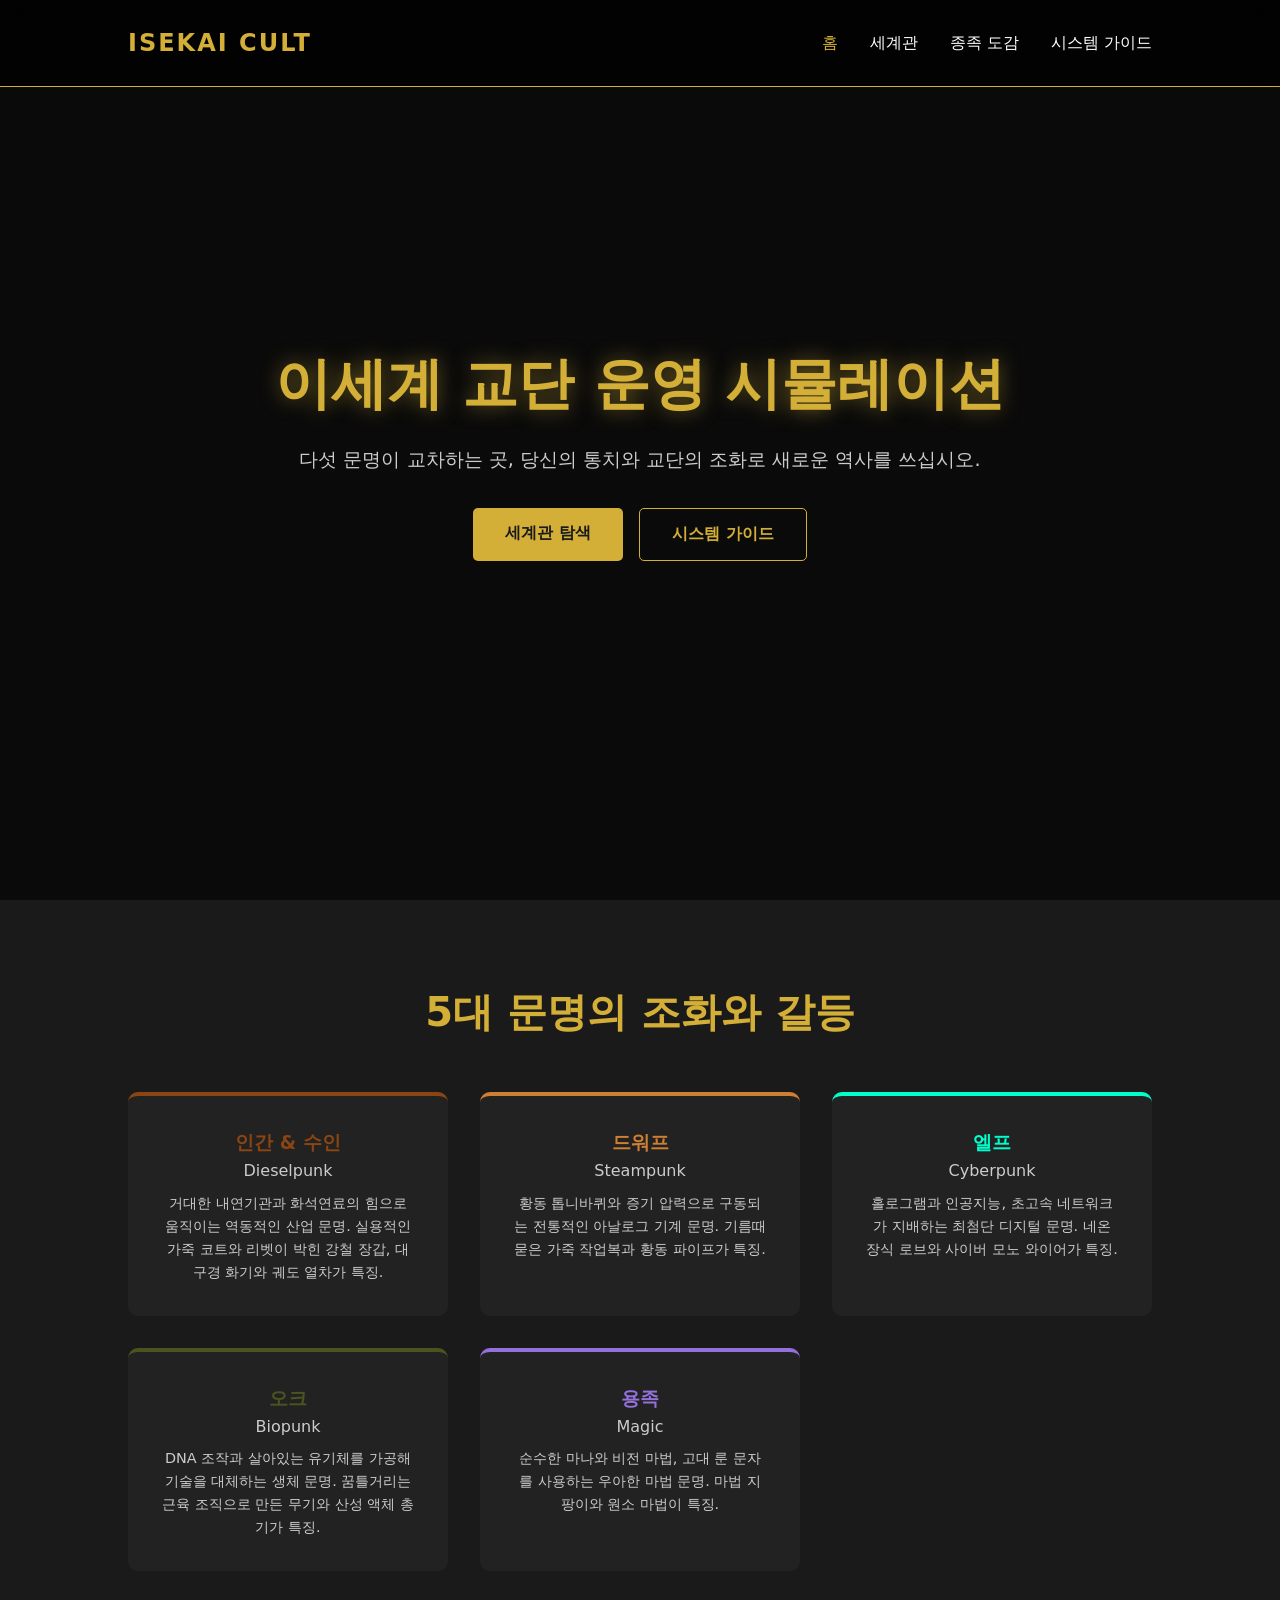
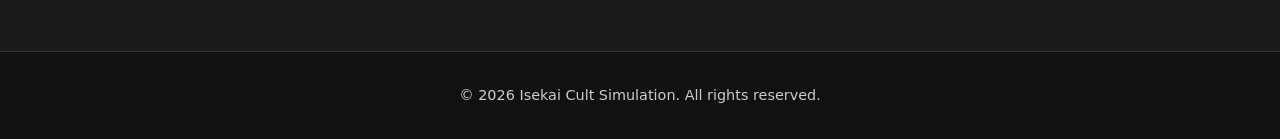
==== index.html @ b6c30262 "Add initial site structure: README, HTML pages, CSS, JS, GitHub Pages workflow, and update .gitignor" ====
<!DOCTYPE html>
<html lang="ko">
<head>
    <meta charset="UTF-8">
    <meta name="viewport" content="width=device-width, initial-scale=1.0">
    <title>Isekai Cult | 이세계 교단 운영 시뮬레이션</title>
    <link rel="stylesheet" href="css/style.css">
</head>
<body>
    <header>
        <nav class="navbar">
            <div class="logo">
                <a href="index.html">ISEKAI CULT</a>
            </div>
            <ul class="nav-links">
                <li><a href="index.html" class="active">홈</a></li>
                <li><a href="pages/world.html">세계관</a></li>
                <li><a href="pages/characters.html">종족 도감</a></li>
                <li><a href="pages/system.html">시스템 가이드</a></li>
            </ul>
        </nav>
    </header>

    <main>
        <section class="hero">
            <div class="hero-content">
                <h1>이세계 교단 운영 시뮬레이션</h1>
                <p>다섯 문명이 교차하는 곳, 당신의 통치와 교단의 조화로 새로운 역사를 쓰십시오.</p>
                <div class="hero-buttons">
                    <a href="pages/world.html" class="btn btn-primary">세계관 탐색</a>
                    <a href="pages/system.html" class="btn btn-secondary">시스템 가이드</a>
                </div>
            </div>
        </section>

        <section class="intro">
            <h2>5대 문명의 조화와 갈등</h2>
            <div class="civilization-grid" id="civ-grid">
                <!-- JS에서 동적으로 렌더링될 예정 -->
                <p>문명 데이터를 불러오는 중입니다...</p>
            </div>
        </section>
    </main>

    <footer>
        <p>&copy; 2026 Isekai Cult Simulation. All rights reserved.</p>
    </footer>

    <script src="js/data.js"></script>
    <script src="js/main.js"></script>
</body>
</html>
---- css/style.css ----
:root {
    /* Color Palette - 세계관의 신비로움과 기계적인 느낌을 혼합 */
    --primary-color: #d4af37; /* Gold - 신성함, 권위 */
    --secondary-color: #2c3e50; /* Dark Blue-Grey - 무게감, 행정 */
    --accent-color: #e74c3c; /* Red - 갈등, 에너지 */
    --bg-dark: #1a1a1a; /* Deep Black - 배경 */
    --bg-light: #f4f4f4; /* Light Grey - 텍스트 배경 */
    --text-main: #ffffff;
    --text-muted: #cccccc;
    --transition-speed: 0.3s;

    /* 문명별 테마 색상 (2단계에서 확장 예정) */
    --color-human: #8b4513; /* Dieselpunk - Brown */
    --color-dwarf: #cd7f32; /* Steampunk - Bronze */
    --color-elf: #00ffcc;    /* Cyberpunk - Neon Cyan */
    --color-orc: #4b5320;    /* Biopunk - Olive */
    --color-dragon: #9370db; /* Magic - Purple */
}

* {
    margin: 0;
    padding: 0;
    box-sizing: border-box;
}

body {
    font-family: 'Pretendard', -apple-system, BlinkMacSystemFont, system-ui, Roboto, 'Helvetica Neue', 'Segoe UI', 'Apple SD Gothic Neo', 'Noto Sans KR', 'Malgun Gothic', sans-serif;
    background-color: var(--bg-dark);
    color: var(--text-main);
    line-height: 1.6;
    overflow-x: hidden;
}

a {
    text-decoration: none;
    color: inherit;
    transition: color var(--transition-speed);
}

ul {
    list-style: none;
}

/* Navbar */
.navbar {
    display: flex;
    justify-content: space-between;
    align-items: center;
    padding: 1.5rem 10%;
    background: rgba(0, 0, 0, 0.8);
    backdrop-filter: blur(10px);
    position: fixed;
    width: 100%;
    top: 0;
    z-index: 1000;
    border-bottom: 1px solid var(--primary-color);
}

.logo a {
    font-size: 1.5rem;
    font-weight: bold;
    color: var(--primary-color);
    letter-spacing: 2px;
}

.nav-links {
    display: flex;
    gap: 2rem;
}

.nav-links a:hover, .nav-links a.active {
    color: var(--primary-color);
}

/* Hero Section */
.hero {
    height: 100vh;
    display: flex;
    justify-content: center;
    align-items: center;
    text-align: center;
    background: linear-gradient(rgba(0,0,0,0.6), rgba(0,0,0,0.6)), url('../assets/images/backgrounds/main_bg.jpg') center/cover no-repeat;
    padding: 0 20px;
}

.hero-content h1 {
    font-size: 3.5rem;
    margin-bottom: 1rem;
    color: var(--primary-color);
    text-shadow: 0 0 20px rgba(212, 175, 55, 0.5);
}

.hero-content p {
    font-size: 1.2rem;
    margin-bottom: 2rem;
    color: var(--text-muted);
}

.hero-buttons {
    display: flex;
    justify-content: center;
    gap: 1rem;
}

.btn {
    padding: 0.8rem 2rem;
    border-radius: 5px;
    font-weight: bold;
    transition: transform var(--transition-speed), box-shadow var(--transition-speed);
}

.btn:hover {
    transform: translateY(-3px);
}

.btn-primary {
    background-color: var(--primary-color);
    color: var(--bg-dark);
}

.btn-secondary {
    border: 1px solid var(--primary-color);
    color: var(--primary-color);
}

/* Intro Section */
.intro {
    padding: 5rem 10%;
    text-align: center;
}

.intro h2 {
    font-size: 2.5rem;
    margin-bottom: 3rem;
    color: var(--primary-color);
}

.civilization-grid {
    display: grid;
    grid-template-columns: repeat(auto-fit, minmax(250px, 1fr));
    gap: 2rem;
}

/* Footer */
footer {
    padding: 2rem;
    text-align: center;
    background: #111;
    color: var(--text-muted);
    font-size: 0.9rem;
    border-top: 1px solid #333;
}

    /* --------------------------------------------------- */
    /* Responsive Layout (Mobile / Tablet) */
    /* --------------------------------------------------- */
    @media (max-width: 768px) {
        .navbar {
            flex-direction: column;
            padding: 1rem 5%;
        }
        .nav-links {
            flex-direction: column;
            gap: 1rem;
            margin-top: 0.5rem;
        }
        .hero {
            height: 70vh;
            padding: 0 5%;
        }
        .hero-content h1 {
            font-size: 2.5rem;
        }
        .hero-content p {
            font-size: 1rem;
        }
        .hero-buttons {
            flex-direction: column;
        }
        .btn {
            width: 100%;
            text-align: center;
        }
        .intro {
            padding: 3rem 5%;
        }
        .civilization-grid {
            grid-template-columns: 1fr;
        }
    }

    /* --------------------------------------------------- */
    /* Simple Fade‑In Animation */
    /* --------------------------------------------------- */
    @keyframes fadeIn {
        from { opacity: 0; transform: translateY(10px); }
        to   { opacity: 1; transform: translateY(0); }
    }

    .fade-in {
        animation: fadeIn 0.6s ease-out forwards;
        opacity: 0; /* start hidden, animation will reveal */
    }

    /* Apply fade‑in to dynamically injected cards */
    .civ-card {
        animation: fadeIn 0.5s ease-out;
    }
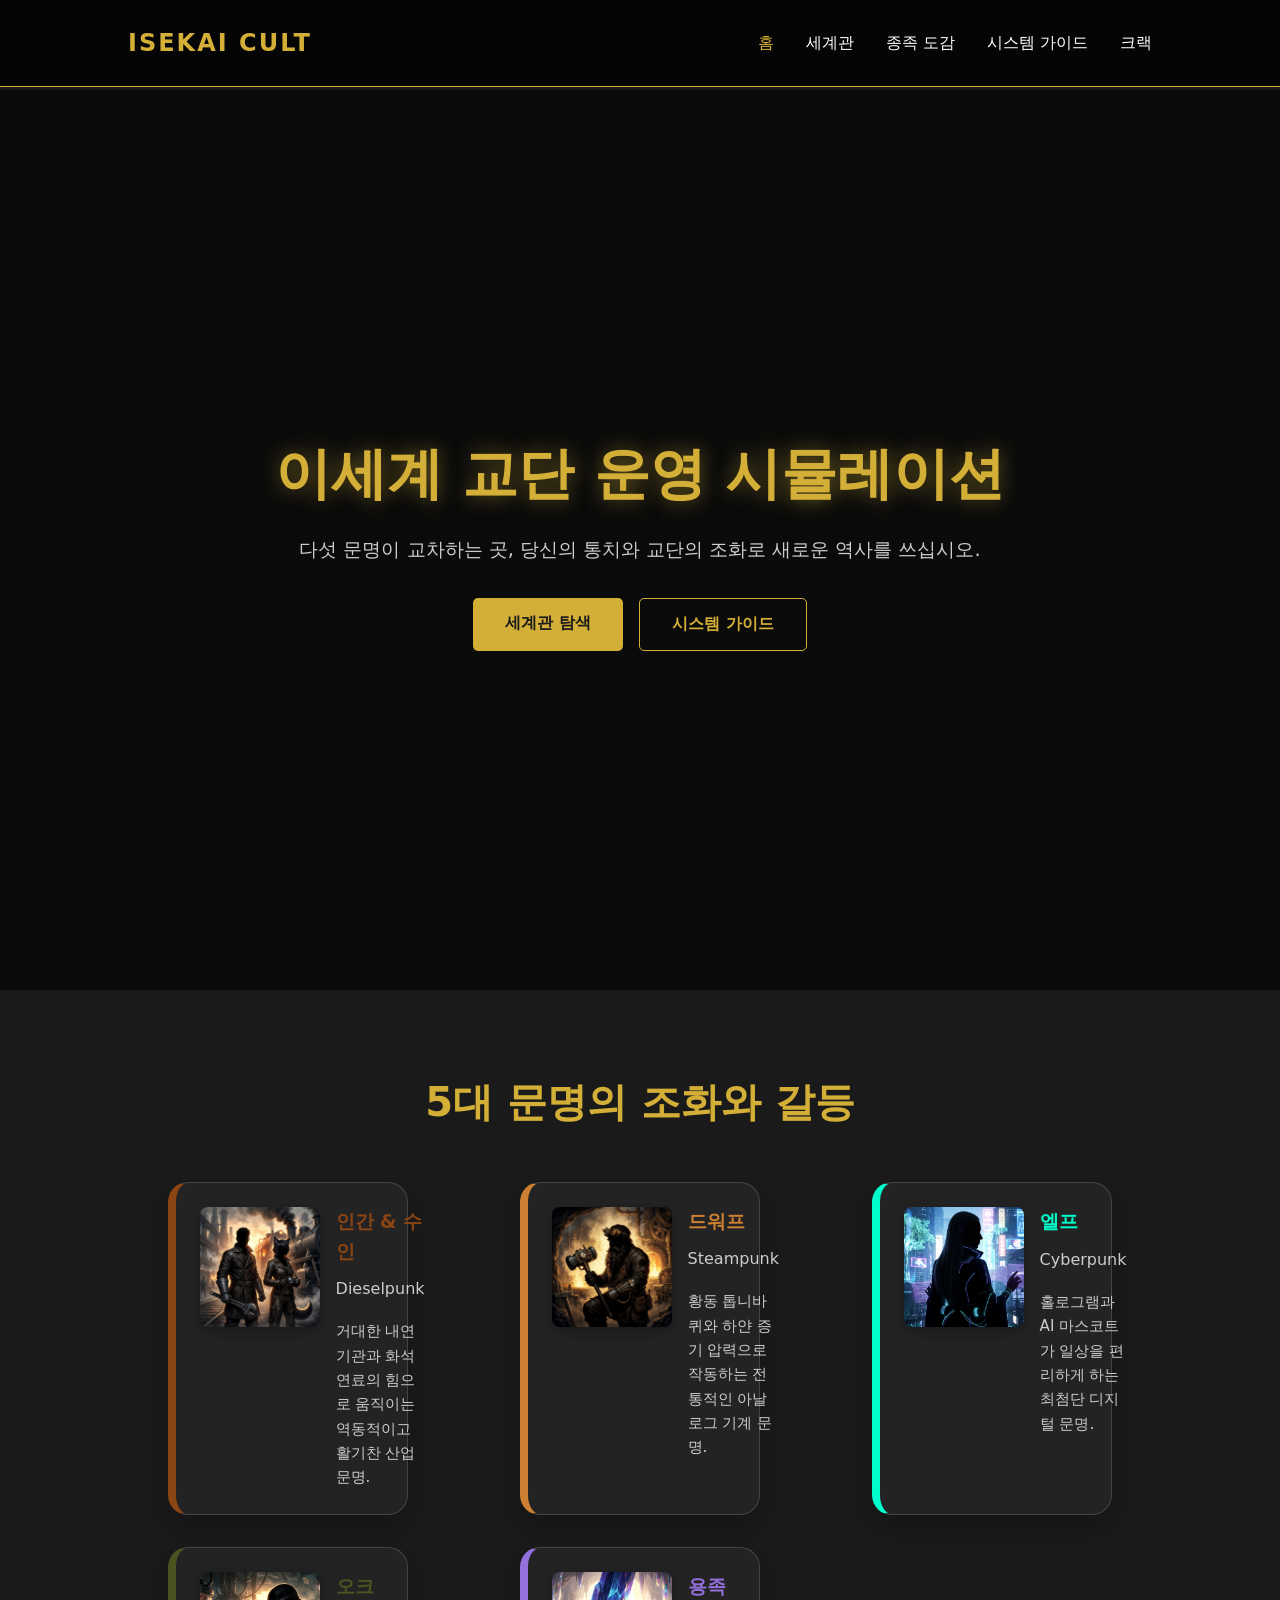
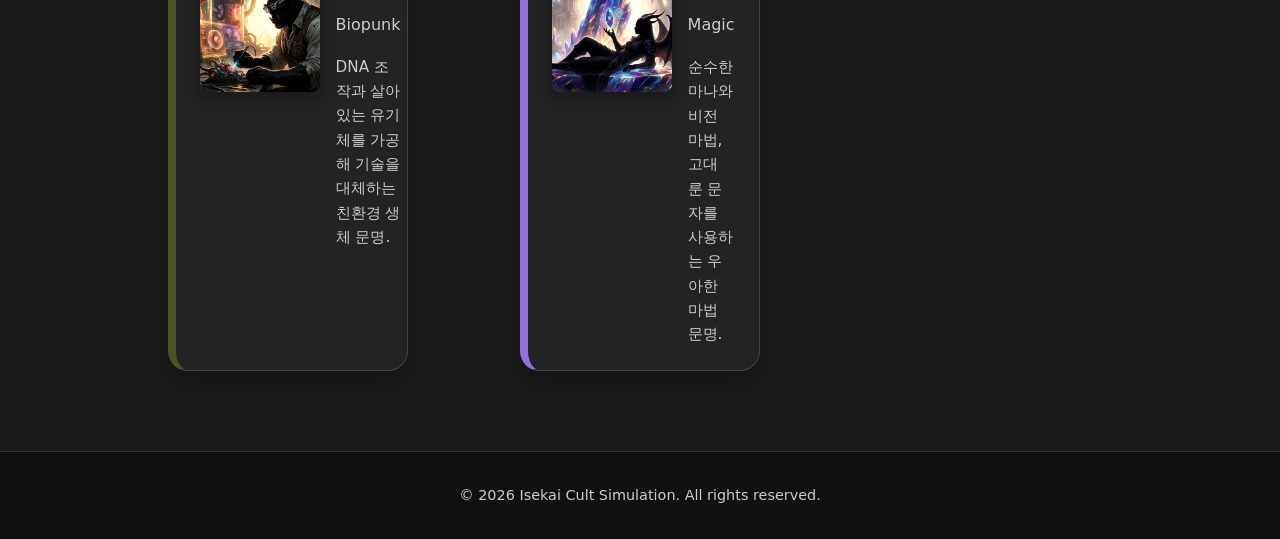
==== commit a5cd617f: "스타일 및 데이터 리팩터링: 누락 변수 추가·마크다운 파일 도입·비동기 로드 구현·검색·필터·카드 UI 개선" ====
--- a/index.html
+++ b/index.html
@@ -17,6 +17,7 @@
                 <li><a href="pages/world.html">세계관</a></li>
                 <li><a href="pages/characters.html">종족 도감</a></li>
                 <li><a href="pages/system.html">시스템 가이드</a></li>
+                <li><a href="https://crack.wrtn.ai/detail/6a5a568dead4f43e45994e22" target="_blank" rel="noopener noreferrer">크랙</a></li>
             </ul>
         </nav>
     </header>
--- a/css/style.css
+++ b/css/style.css
@@ -15,6 +15,9 @@
     --color-elf: #00ffcc;    /* Cyberpunk - Neon Cyan */
     --color-orc: #4b5320;    /* Biopunk - Olive */
     --color-dragon: #9370db; /* Magic - Purple */
+    /* Missing variables used elsewhere */
+    --bg-card: #232323;
+    --glass-border: #444;
 }
 
 * {
@@ -30,6 +33,9 @@
     line-height: 1.6;
     overflow-x: hidden;
 }
+
+/* Ensure content isn't hidden behind fixed navbar */
+main { padding-top: 90px; }
 
 a {
     text-decoration: none;
@@ -206,3 +212,287 @@
     .civ-card {
         animation: fadeIn 0.5s ease-out;
     }
+/* --------------------------------------------------- */
+/* Wiki / System Guide Specific Styles */
+/* --------------------------------------------------- */
+.wiki {
+    padding: 5rem 10%;
+    max-width: 1000px;
+    margin: 0 auto;
+}
+
+.wiki h1 {
+    font-size: 3rem;
+    color: var(--primary-color);
+    /* Align headings to the left for better readability */
+    text-align: left;
+    margin-bottom: 3rem;
+    text-shadow: 0 0 15px rgba(212, 175, 55, 0.3);
+}
+
+.wiki section {
+    background: #222;
+    padding: 2rem;
+    border-radius: 15px;
+    margin-bottom: 3rem;
+    border-left: 5px solid var(--primary-color);
+    box-shadow: 0 10px 30px rgba(0,0,0,0.5);
+    animation: fadeIn 0.8s ease-out;
+}
+
+.wiki h2 {
+    font-size: 1.8rem;
+    color: var(--primary-color);
+    margin-bottom: 1.5rem;
+    display: flex;
+    align-items: center;
+    gap: 10px;
+}
+
+.wiki p {
+    margin-bottom: 1rem;
+    color: var(--text-muted);
+}
+
+.wiki ul, .wiki ol {
+    margin-bottom: 1.5rem;
+    padding-left: 1.5rem;
+}
+
+.wiki li {
+    margin-bottom: 0.5rem;
+    color: var(--text-muted);
+}
+
+.wiki code {
+    background: #333;
+    color: var(--color-elf);
+    padding: 2px 6px;
+    border-radius: 4px;
+    font-family: 'Consolas', monospace;
+}
+
+.wiki pre {
+    background: #111;
+    padding: 1.5rem;
+    border-radius: 10px;
+    overflow-x: auto;
+    border: 1px solid #444;
+    margin: 1rem 0;
+}
+
+.wiki pre code {
+    background: transparent;
+    color: #ddd;
+    padding: 0;
+    font-size: 0.9rem;
+    line-height: 1.5;
+}
+
+.wiki details {
+    background: #2a2a2a;
+    padding: 1rem;
+    border-radius: 8px;
+    margin-bottom: 1rem;
+    border: 1px solid #333;
+    transition: all 0.3s ease;
+}
+
+.wiki details[open] {
+    border-color: var(--primary-color);
+}
+
+.wiki summary {
+    font-weight: bold;
+    cursor: pointer;
+    color: var(--text-main);
+    outline: none;
+    user-select: none;
+}
+
+.wiki summary:hover {
+    color: var(--primary-color);
+}
+
+.wiki .note {
+    text-align: center;
+    margin-top: 4rem;
+    font-style: italic;
+    color: var(--text-muted);
+}
+
+.wiki .note a {
+    color: var(--primary-color);
+    text-decoration: underline;
+}
+
+/* World overview: left-align content specifically (overrides .intro center alignment) */
+#world-overview {
+    text-align: left;
+}
+#world-overview .world-hero img {
+    display: block;
+    margin: 0 0 1rem 0;
+    max-width: 100%;
+    height: auto;
+    object-fit: contain;
+    width: auto;
+}
+#world-overview #world-markdown {
+    line-height: 1.75;
+}
+
+/* Markdown content styles for readability */
+#world-markdown h1, #world-markdown h2, #world-markdown h3 {
+    color: var(--primary-color);
+}
+
+#world-markdown h1 { font-size: 2rem; margin: 2rem 0 1rem; }
+#world-markdown h2 { font-size: 1.4rem; margin: 1.5rem 0 0.8rem; }
+#world-markdown h3 { font-size: 1.1rem; margin: 1rem 0; }
+
+/* Ensure headings inside description sections also have vertical spacing */
+.description h3 {
+    font-size: 1.1rem;
+    margin: 1rem 0;
+}
+
+#world-markdown p { margin: 0.8rem 0; color: var(--text-muted); }
+#world-markdown hr { border: none; border-top: 1px solid #444; margin: 2rem 0; }
+#world-markdown strong { color: var(--text-main); }
+#world-markdown ul { margin-left: 1.2rem; }
+
+/* Unordered and ordered list styling for markdown content (including description sections) */
+#world-markdown ul,
+.description ul {
+    margin-left: 1.5rem;
+    padding-left: 0.5rem;
+    list-style-type: disc;
+    color: var(--text-muted);
+}
+
+#world-markdown ol,
+.description ol {
+    margin-left: 1.5rem;
+    padding-left: 0.5rem;
+    list-style-type: decimal;
+    color: var(--text-muted);
+}
+
+/* Blockquote styling for markdown content */
+#world-markdown blockquote,
+.description blockquote {
+    margin: 1rem 0;
+    padding-left: 1rem;
+    border-left: 4px solid var(--primary-color);
+    color: var(--text-muted);
+    font-style: italic;
+    background: rgba(255,255,255,0.05);
+    border-radius: 4px;
+}
+
+/* Character page controls and improved cards */
+.character-controls {
+    display: flex;
+    gap: 1rem;
+    margin-bottom: 3rem;
+    justify-content: center;
+    align-items: center;
+    flex-wrap: wrap;
+}
+.search-input, .filter-select {
+    padding: 0.8rem 1.2rem;
+    border-radius: 12px;
+    border: 1px solid var(--glass-border);
+    background: var(--bg-card);
+    color: var(--text-main);
+    outline: none;
+    backdrop-filter: blur(10px);
+    transition: border-color 0.3s ease;
+}
+.search-input:focus, .filter-select:focus {
+    border-color: var(--primary-color);
+}
+.search-input::placeholder { color: #64748b; }
+
+.civ-card {
+    display: flex;
+    flex-direction: row;
+    align-items: flex-start;
+    gap: 1rem;
+    background: var(--bg-card);
+    backdrop-filter: blur(10px);
+    border-radius: 20px;
+    padding: 1.5rem;
+    /* set card width to 75% of its container and center */
+    width: 75%;
+    margin: 0 auto;
+    transition: all 0.4s cubic-bezier(0.175, 0.885, 0.32, 1.275);
+    border: 1px solid var(--glass-border);
+    border-left: 8px solid transparent;
+    box-shadow: 0 10px 20px rgba(0,0,0,0.2);
+    text-align: left;
+}
+
+/* Image size for civilization cards */
+.civ-card .civ-img {
+    width: 120px;
+    height: auto;
+    object-fit: cover;
+    border-radius: 8px;
+}
+.civ-card:hover {
+    transform: translateY(-10px) scale(1.02);
+    box-shadow: 0 20px 40px rgba(0,0,0,0.4);
+    background: rgba(45, 55, 72, 0.8);
+}
+.civ-card img {
+    width: 75%;
+    object-fit: cover;
+    border-radius: 12px;
+    box-shadow: 0 5px 15px rgba(0,0,0,0.3);
+}
+.civ-card .civ-body {
+    display: flex;
+    flex-direction: column;
+    gap: 0.6rem;
+    text-align: left;
+    flex: 1;
+}
+
+/* Characters page: force single-column list (one item per row) and ensure text wraps inside cards */
+.characters-page .civilization-grid {
+    grid-template-columns: 1fr;
+}
+.characters-page .civ-card {
+    white-space: normal;
+    word-break: break-word;
+}
+.characters-page .civ-card img {
+    object-fit: cover;
+}
+
+/* On larger screens keep world page cards side‑by‑side, but allow character page cards to stack vertically */
+@media (min-width: 768px) {
+    .characters-page .civ-card {
+        flex-direction: column;
+        align-items: flex-start;
+    }
+    .characters-page .civ-card img {
+        width: 100%;
+    }
+}
+
+/* World page: force single column grid */
+.world-page .civilization-grid {
+    grid-template-columns: 1fr;
+}
+
+/* Markdown content width for readability */
+#world-markdown, #world-overview #world-markdown {
+    max-width: 900px;
+    margin: 0 auto;
+}
+
+/* subtle utility */
+.muted { color: var(--text-muted); }
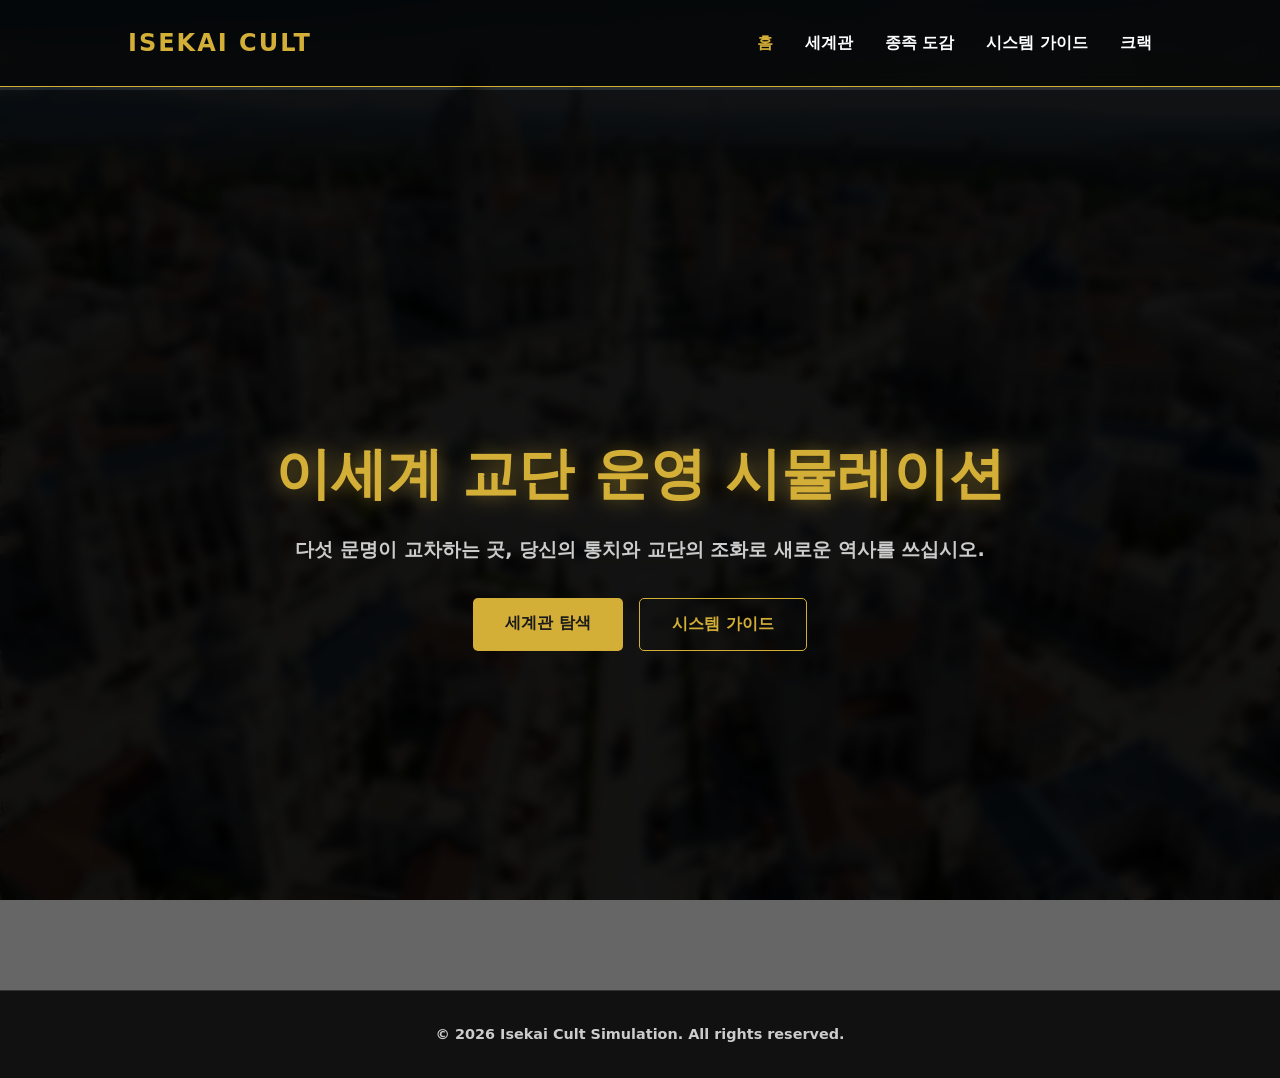
==== commit dc4ba680: "프로젝트 파일 검토 및 정리" ====
--- a/index.html
+++ b/index.html
@@ -33,14 +33,6 @@
                 </div>
             </div>
         </section>
-
-        <section class="intro">
-            <h2>5대 문명의 조화와 갈등</h2>
-            <div class="civilization-grid" id="civ-grid">
-                <!-- JS에서 동적으로 렌더링될 예정 -->
-                <p>문명 데이터를 불러오는 중입니다...</p>
-            </div>
-        </section>
     </main>
 
     <footer>
--- a/css/style.css
+++ b/css/style.css
@@ -24,14 +24,31 @@
     margin: 0;
     padding: 0;
     box-sizing: border-box;
+    font-weight: bold; /* make all text bold */
 }
 
 body {
     font-family: 'Pretendard', -apple-system, BlinkMacSystemFont, system-ui, Roboto, 'Helvetica Neue', 'Segoe UI', 'Apple SD Gothic Neo', 'Noto Sans KR', 'Malgun Gothic', sans-serif;
-    background-color: var(--bg-dark);
+    /* Set wallpaper as page background */
+    background: url('../assets/images/backgrounds/wallpaper.jpg') center/cover no-repeat fixed;
     color: var(--text-main);
     line-height: 1.6;
     overflow-x: hidden;
+    position: relative; /* for overlay pseudo‑element */
+}
+
+/* Dark translucent overlay over the wallpaper */
+body::before {
+    content: '';
+    position: fixed;
+    top: 0;
+    left: 0;
+    width: 100%;
+    height: 100%;
+    background: rgba(0, 0, 0, 0.8); /* more opaque dark layer */
+    backdrop-filter: blur(5px); /* blur effect */
+    pointer-events: none;
+    z-index: -1;
 }
 
 /* Ensure content isn't hidden behind fixed navbar */
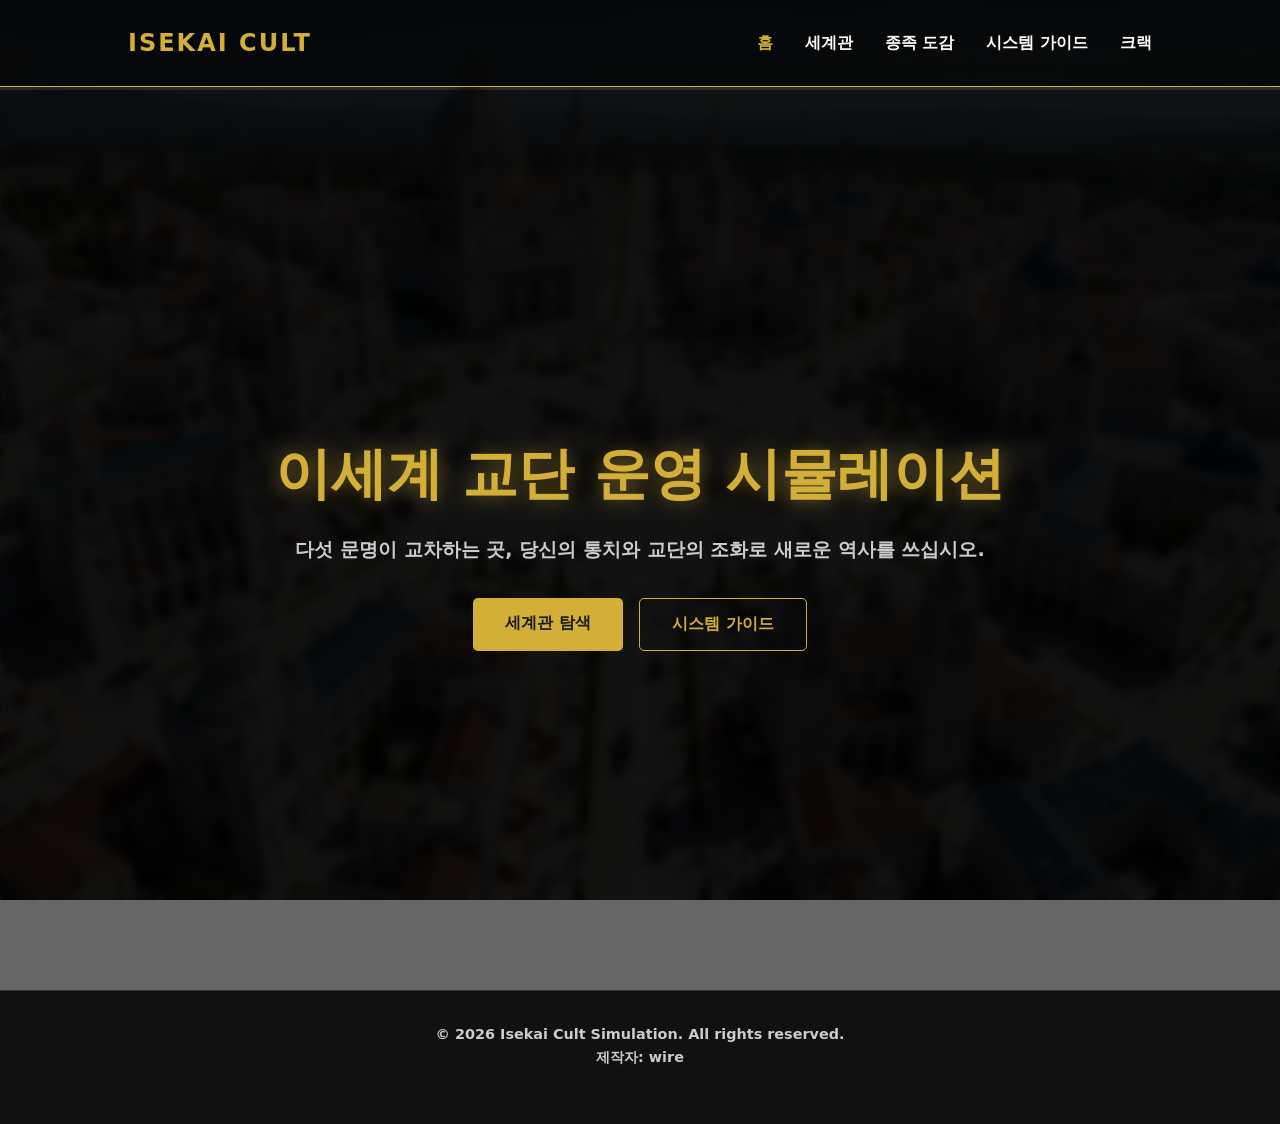
==== commit 95407af1: "푸터에 제작자 정보 추가·index·characters·system·world 페이지 업데이트" ====
--- a/index.html
+++ b/index.html
@@ -7,20 +7,26 @@
     <link rel="stylesheet" href="css/style.css">
 </head>
 <body>
-    <header>
-        <nav class="navbar">
-            <div class="logo">
-                <a href="index.html">ISEKAI CULT</a>
-            </div>
-            <ul class="nav-links">
-                <li><a href="index.html" class="active">홈</a></li>
-                <li><a href="pages/world.html">세계관</a></li>
-                <li><a href="pages/characters.html">종족 도감</a></li>
-                <li><a href="pages/system.html">시스템 가이드</a></li>
-                <li><a href="https://crack.wrtn.ai/detail/6a5a568dead4f43e45994e22" target="_blank" rel="noopener noreferrer">크랙</a></li>
-            </ul>
-        </nav>
-    </header>
+    <div id="navbar"></div>
+    <script>
+        // Load shared navbar and adjust links based on current page location
+        fetch('components/navbar.html')
+            .then(r => r.text())
+            .then(html => {
+                const container = document.createElement('div');
+                container.innerHTML = html;
+                // Adjust hrefs for root page (no prefix needed)
+                const links = container.querySelectorAll('a');
+                links.forEach(a => {
+                    const href = a.getAttribute('href');
+                    if (href === 'index.html') a.setAttribute('href', 'index.html');
+                    else if (href === 'pages/world.html') a.setAttribute('href', 'pages/world.html');
+                    else if (href === 'pages/characters.html') a.setAttribute('href', 'pages/characters.html');
+                    else if (href === 'pages/system.html') a.setAttribute('href', 'pages/system.html');
+                });
+                document.getElementById('navbar').innerHTML = container.innerHTML;
+            });
+    </script>
 
     <main>
         <section class="hero">
@@ -36,7 +42,8 @@
     </main>
 
     <footer>
-        <p>&copy; 2026 Isekai Cult Simulation. All rights reserved.</p>
+        <p>&copy; 2026 Isekai Cult Simulation. All rights reserved.<br>
+        제작자: <a href="https://github.com/CutTheWire" target="_blank" rel="noopener noreferrer">wire</a></p><br>
     </footer>
 
     <script src="js/data.js"></script>
--- a/css/style.css
+++ b/css/style.css
@@ -147,24 +147,25 @@
 }
 
 /* Intro Section */
-.intro {
-    padding: 5rem 10%;
-    text-align: center;
-}
-
-.intro h2 {
-    font-size: 2.5rem;
-    margin-bottom: 3rem;
-    color: var(--primary-color);
-}
-
-.civilization-grid {
-    display: grid;
-    grid-template-columns: repeat(auto-fit, minmax(250px, 1fr));
-    gap: 2rem;
-}
-
-/* Footer */
+/* Card layout for world page: image + description on a single centered row */
+.civ-card {
+    display: flex;
+    flex-direction: row;
+    justify-content: center;   /* center the row contents horizontally */
+    align-items: center;       /* vertically align image and text */
+    gap: 1rem;
+    background: var(--bg-card);
+    backdrop-filter: blur(10px);
+    border-radius: 20px;
+    padding: 1.5rem;
+    width: 100%;
+    margin: 0 auto;
+    transition: all 0.4s cubic-bezier(0.175, 0.885, 0.32, 1.275);
+    border: 1px solid var(--glass-border);
+    border-left: 8px solid transparent;
+    box-shadow: 0 10px 20px rgba(0,0,0,0.2);
+    text-align: center;       /* center text inside the card */
+}
 footer {
     padding: 2rem;
     text-align: center;
@@ -181,11 +182,16 @@
         .navbar {
             flex-direction: column;
             padding: 1rem 5%;
-        }
+            align-items: center;
+        }
+        /* Keep navigation links in a single row on small screens */
         .nav-links {
-            flex-direction: column;
-            gap: 1rem;
+            flex-direction: row;
+            flex-wrap: nowrap;
+            gap: 0.5rem;
             margin-top: 0.5rem;
+            overflow-x: auto; /* allow scrolling if needed */
+            font-size: 0.9rem; /* slightly smaller font */
         }
         .hero {
             height: 70vh;
@@ -234,7 +240,7 @@
 /* --------------------------------------------------- */
 .wiki {
     padding: 5rem 10%;
-    max-width: 1000px;
+    max-width: none; /* remove fixed max‑width to allow markdown to expand */
     margin: 0 auto;
 }
 
@@ -354,6 +360,20 @@
     height: auto;
     object-fit: contain;
     width: auto;
+}
+
+/* Make the hero container width match the markdown width */
+#world-overview .world-hero {
+    width: 100%;
+    margin: 0 auto;
+}
+
+@media (min-width: 600px) and (max-width: 899px) {
+    #world-overview .world-hero { width: 600px; }
+}
+
+@media (min-width: 900px) {
+    #world-overview .world-hero { width: calc(66.666vw); max-width: none; }
 }
 #world-overview #world-markdown {
     line-height: 1.75;
@@ -441,8 +461,28 @@
     backdrop-filter: blur(10px);
     border-radius: 20px;
     padding: 1.5rem;
-    /* set card width to 75% of its container and center */
-    width: 75%;
+    /* width = 50% of viewport, centered; shrink with viewport but not below 300px */
+        /* Default: full width for very small screens */
+        width: 100%;
+        margin: 0 auto;
+    transition: all 0.4s cubic-bezier(0.175, 0.885, 0.32, 1.275);
+    border: 1px solid var(--glass-border);
+    border-left: 8px solid transparent;
+    box-shadow: 0 10px 20px rgba(0,0,0,0.2);
+    text-align: left;
+}
+
+/* New class for character page cards – same layout as world page cards */
+.civ-card-characters {
+    display: flex;
+    flex-direction: column; /* stack image then description */
+    align-items: center;   /* center image horizontally */
+    gap: 1rem;
+    background: var(--bg-card);
+    backdrop-filter: blur(10px);
+    border-radius: 20px;
+    padding: 1.5rem;
+    width: 100%;
     margin: 0 auto;
     transition: all 0.4s cubic-bezier(0.175, 0.885, 0.32, 1.275);
     border: 1px solid var(--glass-border);
@@ -451,6 +491,51 @@
     text-align: left;
 }
 
+/* Image inside character cards: scale with card width, max 75% of its natural size */
+.civ-card-characters img {
+    max-width: 55%;         /* never exceed 75% of its natural size */
+    height: auto;
+    object-fit: contain;
+    flex-shrink: 0;
+    align-self: center;      /* keep centered in column layout */
+}
+
+/* Ensure description takes remaining space */
+.civ-card-characters .civ-body {
+    flex: 1;
+    display: flex;
+    flex-direction: column;
+    gap: 0.6rem;
+    text-align: left;
+}
+    /* 600px ≤ viewport < 900px : fixed 600px width */
+    @media (min-width: 600px) and (max-width: 899px) {
+        .civ-card {
+            width: 600px;
+        }
+    }
+
+    /* viewport ≥ 900px : width = 2/3 of viewport */
+    @media (min-width: 900px) {
+        .civ-card {
+            width: calc(66.666vw);
+            max-width: none;
+        }
+    }
+    /* Apply same responsive width rules to character page cards */
+    @media (min-width: 600px) and (max-width: 899px) {
+        .civ-card-characters {
+            width: 600px;
+        }
+    }
+
+    @media (min-width: 900px) {
+        .civ-card-characters {
+            width: calc(66.666vw);
+            max-width: none;
+        }
+    }
+
 /* Image size for civilization cards */
 .civ-card .civ-img {
     width: 120px;
@@ -470,10 +555,11 @@
     box-shadow: 0 5px 15px rgba(0,0,0,0.3);
 }
 .civ-card .civ-body {
+    /* Ensure description stays centered */
     display: flex;
     flex-direction: column;
     gap: 0.6rem;
-    text-align: left;
+    text-align: center;
     flex: 1;
 }
 
@@ -481,11 +567,12 @@
 .characters-page .civilization-grid {
     grid-template-columns: 1fr;
 }
-.characters-page .civ-card {
+/* Character page specific card adjustments */
+.characters-page .civ-card-characters {
     white-space: normal;
     word-break: break-word;
 }
-.characters-page .civ-card img {
+.characters-page .civ-card-characters img {
     object-fit: cover;
 }
 
@@ -495,9 +582,6 @@
         flex-direction: column;
         align-items: flex-start;
     }
-    .characters-page .civ-card img {
-        width: 100%;
-    }
 }
 
 /* World page: force single column grid */
@@ -505,10 +589,29 @@
     grid-template-columns: 1fr;
 }
 
-/* Markdown content width for readability */
-#world-markdown, #world-overview #world-markdown {
-    max-width: 900px;
+/* Markdown content width synchronized with civilization description width (75% of container) */
+#world-markdown,
+#world-overview #world-markdown {
+    /* default: full width for very small screens */
+    width: 100%;
     margin: 0 auto;
+}
+
+/* 600px ≤ viewport < 900px : fixed 600px width */
+@media (min-width: 600px) and (max-width: 899px) {
+    #world-markdown,
+    #world-overview #world-markdown {
+        width: 600px;
+    }
+}
+
+/* viewport ≥ 900px : width = 2/3 of viewport */
+@media (min-width: 900px) {
+    #world-markdown,
+    #world-overview #world-markdown {
+        width: calc(66.666vw);
+        max-width: none;
+    }
 }
 
 /* subtle utility */
